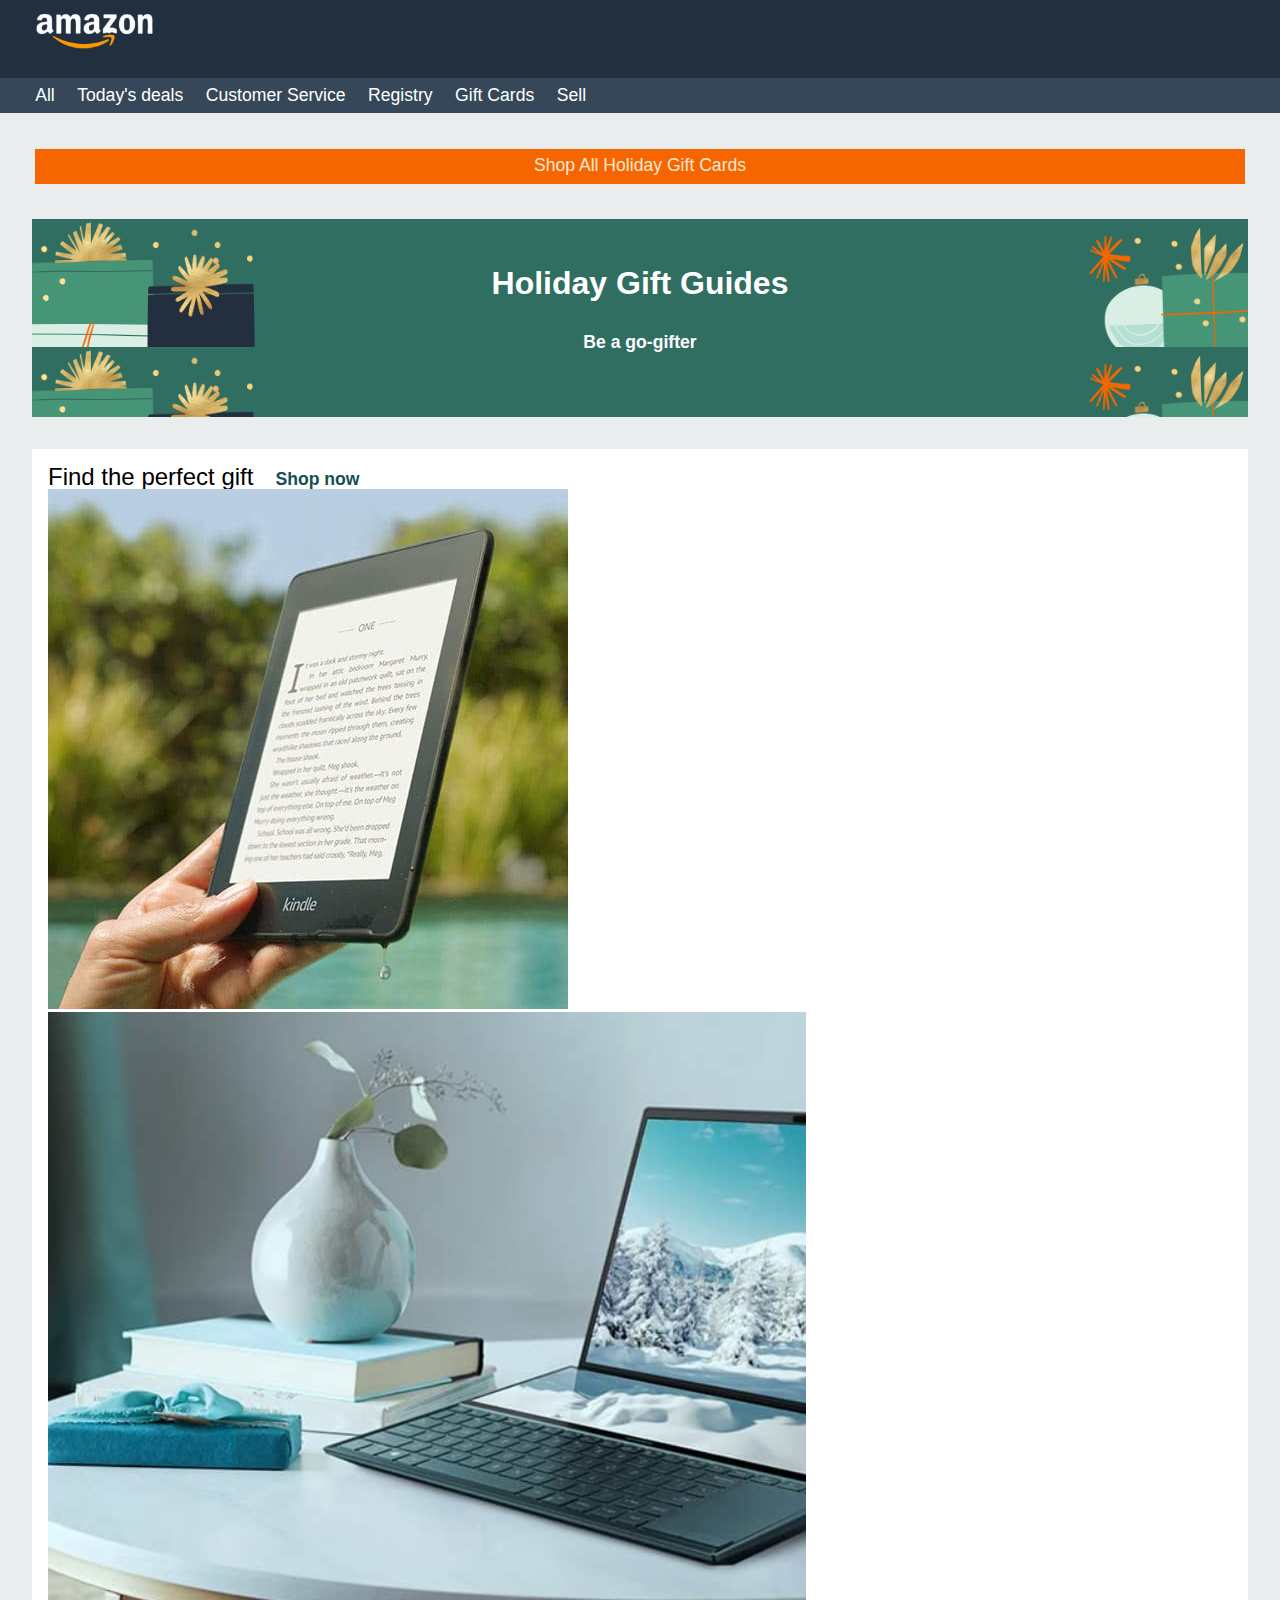
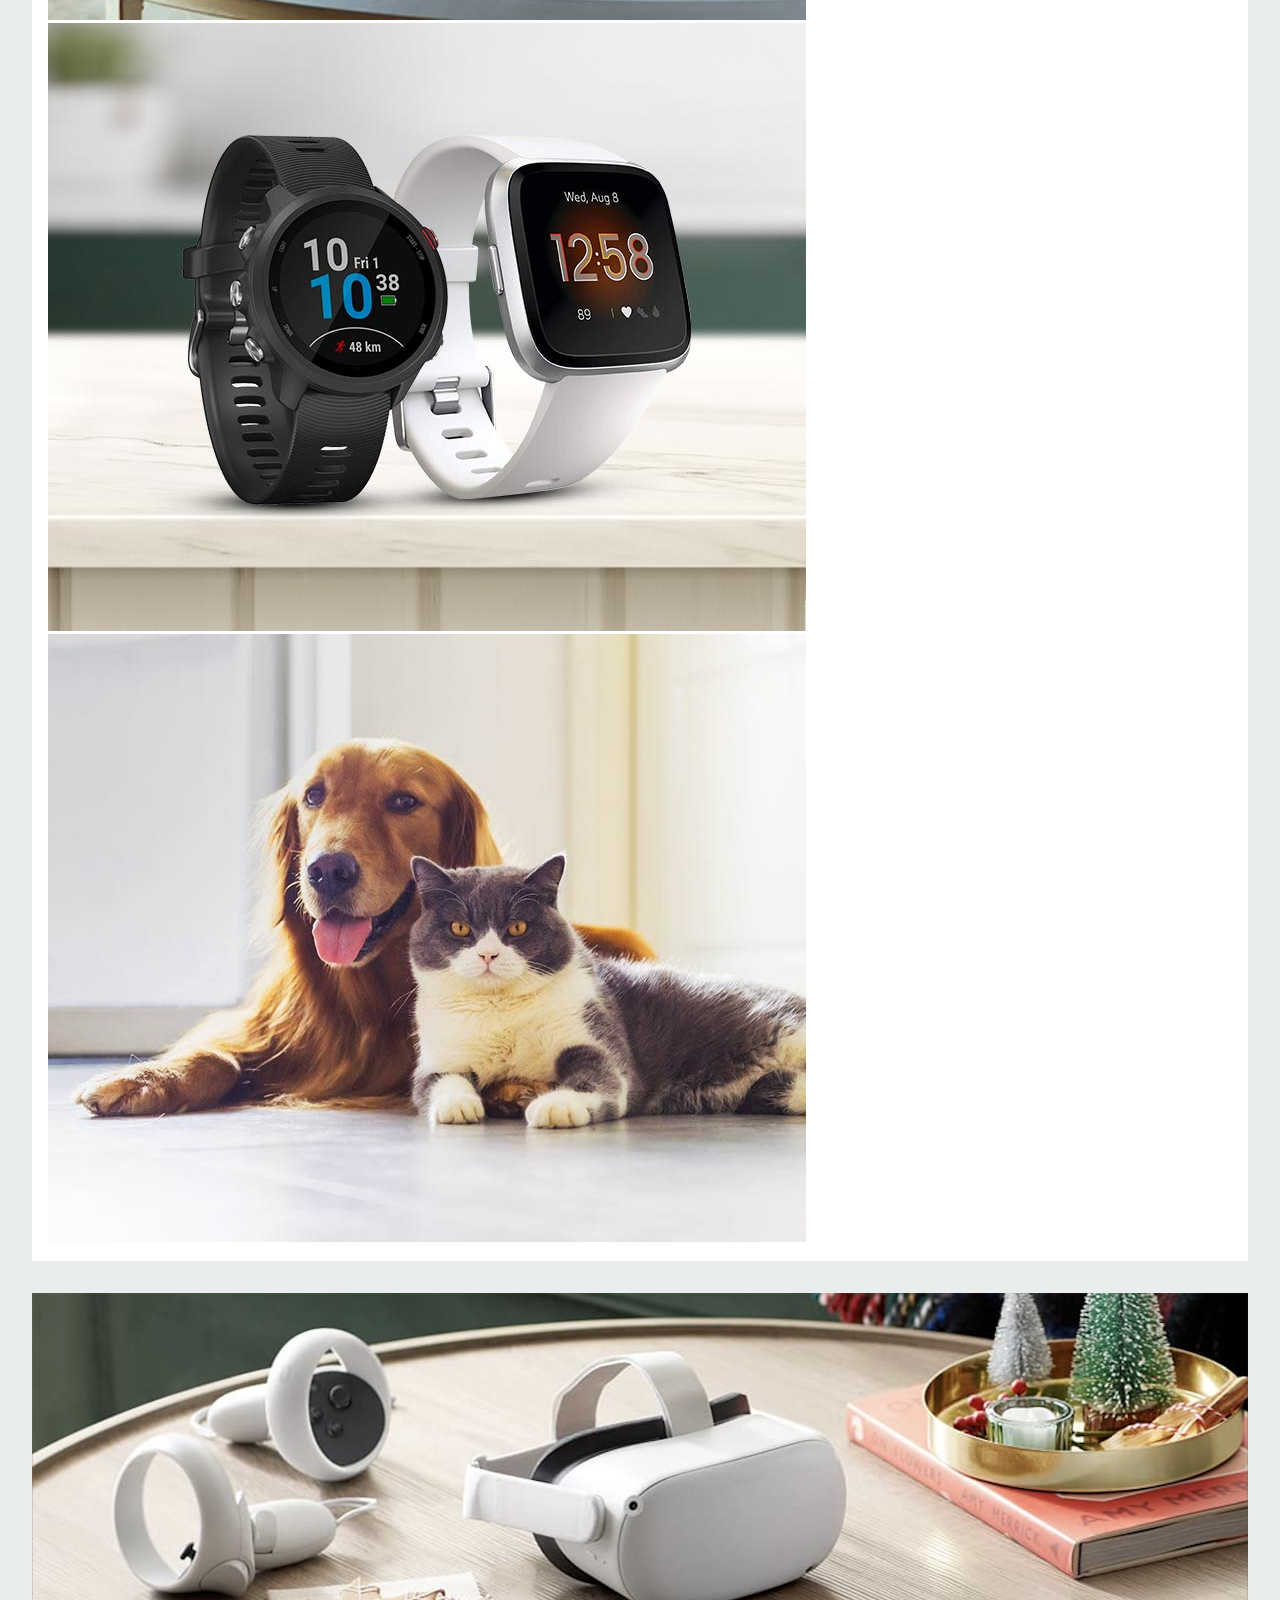
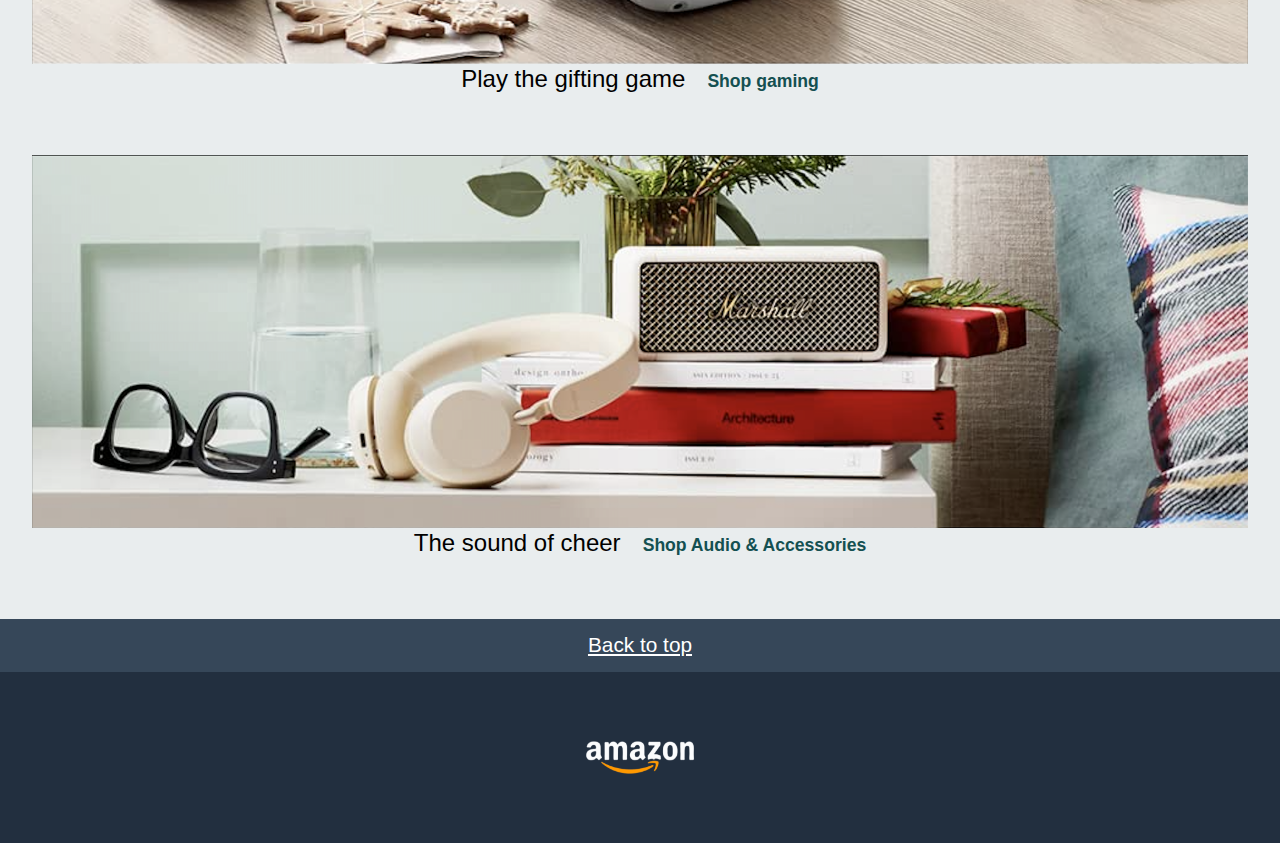
==== HTML-CSS/index.html @ e0eb8b9d "Compito06-12" ====
<!DOCTYPE html>
<html lang="en">
<head>
    <meta charset="UTF-8">
    <meta name="viewport" content="width=device-width, initial-scale=1.0">
    <meta name="description" content="Pagina frontale di amazon">
    <title>Amazon FrontPage</title>
    <link rel="stylesheet" href="./assets/css/reset.css">
    <link rel="stylesheet" href="./assets/css/style.css">
</head>
<body>
    <header>
        <div id="primalinea">
            <img src="./assets/img/logo.png" alt="Logo Amazon">
        </div>
    <section id="secondalinea">
        <div>
            <p><a href="#">All</a></p>
            <p><a href="#">Today's deals</a></p>
            <p><a href="#">Customer Service</a></p>
            <p><a href="#">Registry</a></p>
            <p><a href="#">Gift Cards</a></p>
            <p><a href="#">Sell</a></p>
        </div>
    </section>
    <section id="terzalinea">
        <div>
            <p>Shop All Holiday Gift Cards</p>
        </div>
    </section>
    <section id="quartalinea">
        <div>
        <p id="Holiday">Holiday Gift Guides</p>
        <p id="Holiday2">Be a go-gifter</p>
        </div>
    </section>
    </header>
    <main>
        <section id="contenitorefoto">
            <div>
                <h2 class="titolifoto">Find the perfect gift</h2>                      
                <a href="#" class="linkamazon">Shop now</a>
            </div>
            <div class="foto uno"><img src="./assets/img/img_1.jpg"></div>
            <div class="foto due"><img src="./assets/img/img_2.jpg"></div>
            <div class="foto tre"><img src="./assets/img/img_3.jpg"></div>
            <div class="foto quattro"><img src="./assets/img/img_4.jpg"></div>
        </section>
        <section id="contenitorefoto2">
            <div>
                <img src="./assets/img/img_9.png" alt="Visori Realistici" width="100%">
            </div>
            <div>
                <h2 class="titolifoto">Play the gifting game</h2>
                <a href="#" class="linkamazon">Shop gaming</a>
            </div>
        </section>
        <section id="contenitorefoto3">
            <div>
                <img src="./assets/img/img_10.png" alt="Scrivania con oggetti sopra" width="100%">
            </div>
            <div>
                <h2 class="titolifoto">The sound of cheer</h2>
                <a href="#" class="linkamazon">Shop Audio & Accessories</a>
            </div>
        </section>
    </main>
    <footer>
        <div id="penultimariga">
            <a href="#" id="backtotop">Back to top</a>
        </div>
        <div id="ultimariga">
            <img src="./assets/img/logo.png" width="10%">
        </div>
    </footer>
</body>
</html>
---- HTML-CSS/assets/css/style.css ----
body {
    background-color: #E9EDEE;
    font-family: Arial, Helvetica, sans-serif;
}

#primalinea {
    background-color: #222F3F;
    padding: 0.5em 0 1.5em 2em;
}

#primalinea img {
    width: 10%;
}

#secondalinea p{
    display: inline-block;
    padding: 0.5em;
}

#secondalinea {
    background-color: #364759;
    color: white;
    padding: 0 0 0 1.5em;
    font-size: 110%;
}


a {
    text-decoration: none;
    color: white;
}

#terzalinea {
    background-color: #F56600;
    margin: 2em;
    color: #FFE7D1;
    text-align: center;
    padding: 0.5em;
    font-size: 110%;
}

#quartalinea {
    background-image: url(../img/bg-image.png);
    margin: 2em;
    text-align: center;
    padding: 3em;
    
}

#quartalinea #Holiday {
    color: white;
    font-size: 200%;
    font-weight: bold;
    
}

#quartalinea #Holiday2 {
    color: white;
    font-weight: bold;
    padding: 2em 0 1em 0;
    font-size: 110%;
    
}

a.linkamazon {
    color: #145051;
    text-decoration: none;
    font-weight: bold;
    font-size: 110%;
    display: inline-block;
    padding: 0 0 0 1em;
}

h2.titolifoto {
    font-size: 150%;
    display: inline-block;        
}

#contenitorefoto {
    background-color: white;
    margin: 2em;
    padding: 1em;
}

#contenitorefoto2 {
    margin: 1em 2em 1em 2em;
    text-align: center;    
}

#contenitorefoto3 {
    margin: 4em 2em;
    text-align: center;
    
}

#backtotop {
    font-size: 130%;
    text-decoration: underline;
    
}

#penultimariga {
    background-color: #364759;
    text-align: center;
    padding: 1em;
}

#ultimariga {
    text-align: center;
    padding: 4em;
    background-color: #222F3F;
    
}
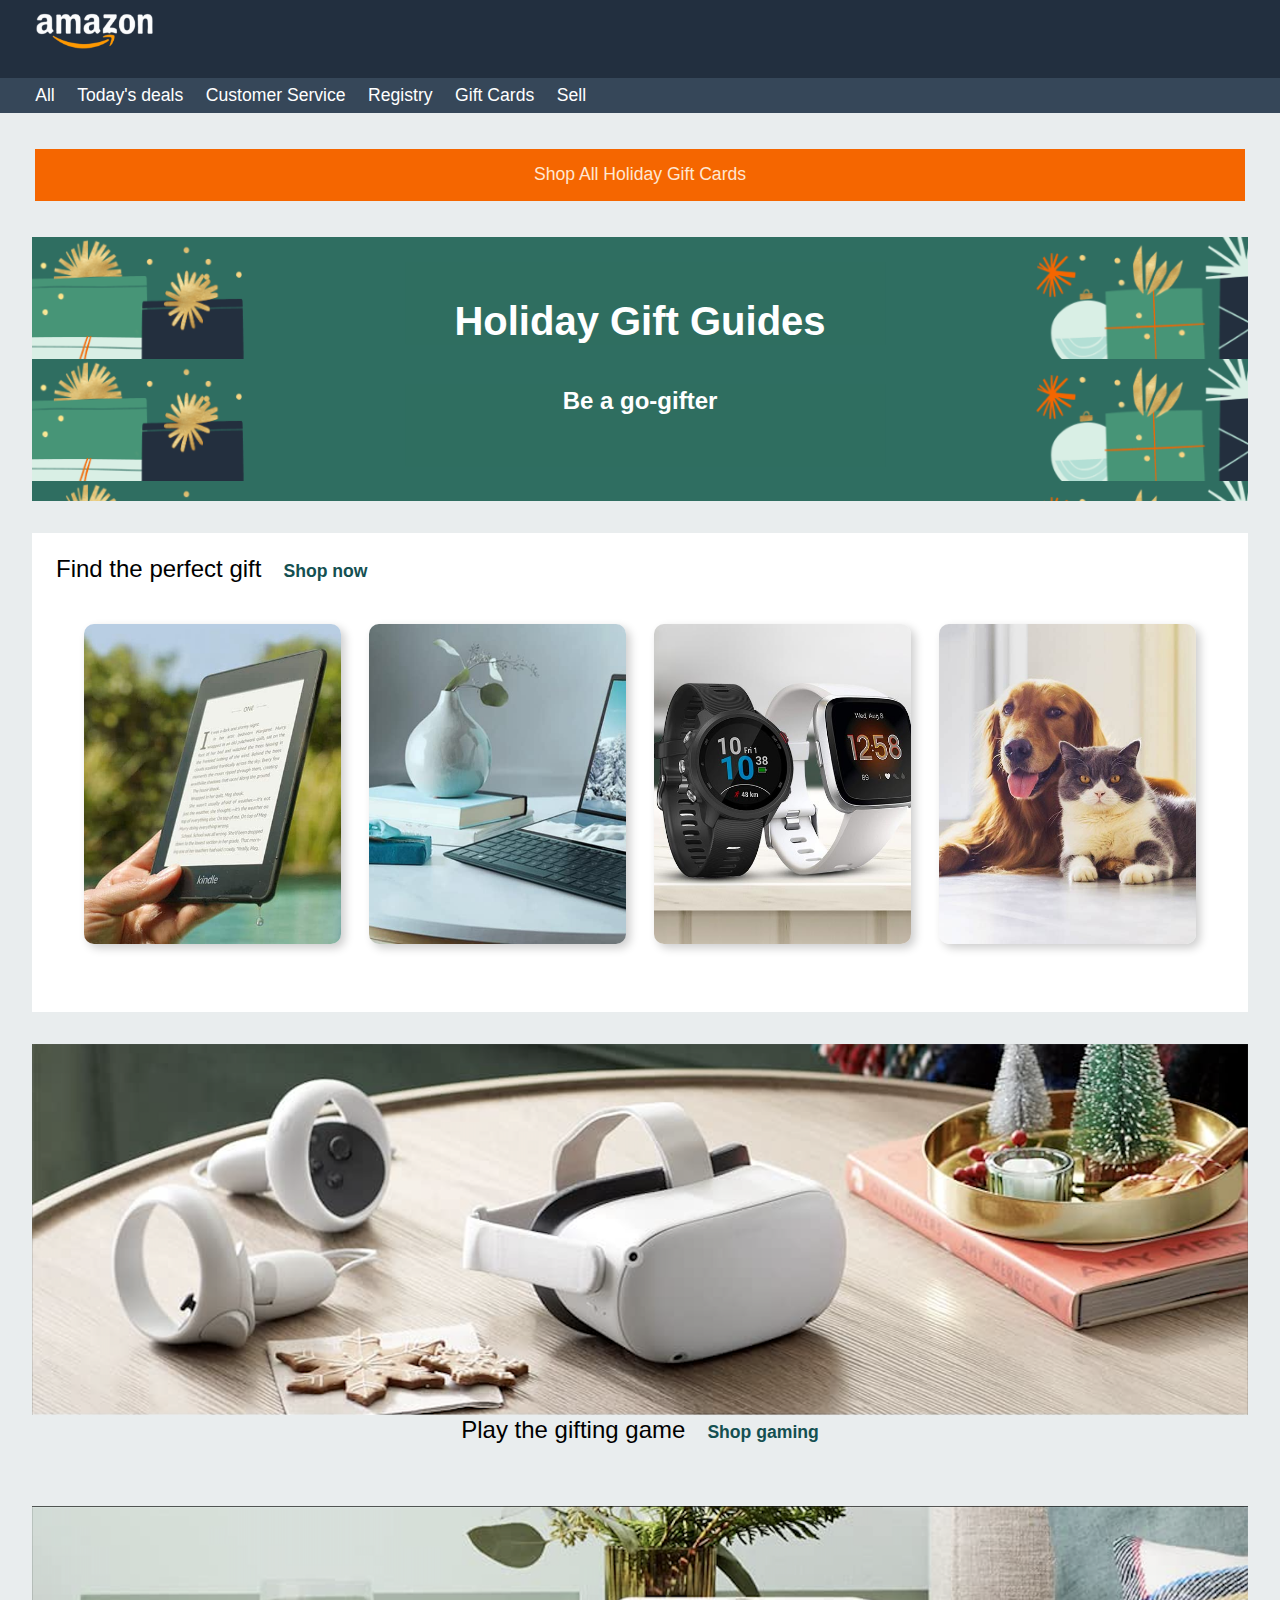
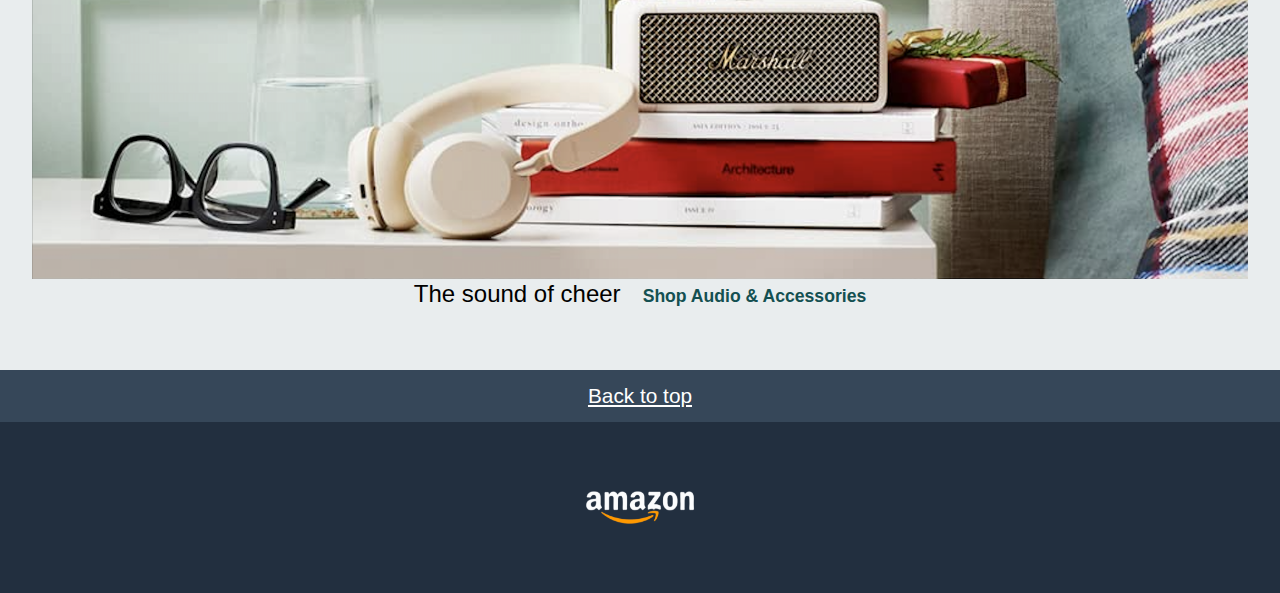
==== commit 575e2504: "Modifica finale" ====
--- a/HTML-CSS/index.html
+++ b/HTML-CSS/index.html
@@ -15,12 +15,14 @@
         </div>
     <section id="secondalinea">
         <div>
-            <p><a href="#">All</a></p>
-            <p><a href="#">Today's deals</a></p>
-            <p><a href="#">Customer Service</a></p>
-            <p><a href="#">Registry</a></p>
-            <p><a href="#">Gift Cards</a></p>
-            <p><a href="#">Sell</a></p>
+           <ul>
+            <a href="#"><li class="listanonordinata">All</a></li>
+            <a href="#"><li class="listanonordinata">Today's deals</a></li>
+            <a href="#"><li class="listanonordinata">Customer Service</a></li>
+            <a href="#"><li class="listanonordinata">Registry</a></li>
+            <a href="#"><li class="listanonordinata">Gift Cards</a></li>
+            <a href="#"><li class="listanonordinata">Sell</a></li>
+           </ul>
         </div>
     </section>
     <section id="terzalinea">
@@ -37,14 +39,14 @@
     </header>
     <main>
         <section id="contenitorefoto">
-            <div>
                 <h2 class="titolifoto">Find the perfect gift</h2>                      
                 <a href="#" class="linkamazon">Shop now</a>
-            </div>
-            <div class="foto uno"><img src="./assets/img/img_1.jpg"></div>
-            <div class="foto due"><img src="./assets/img/img_2.jpg"></div>
-            <div class="foto tre"><img src="./assets/img/img_3.jpg"></div>
-            <div class="foto quattro"><img src="./assets/img/img_4.jpg"></div>
+                <div class="contenitorefotointerno">
+                    <div class="fotointerna" id="n1"></div>
+                    <div class="fotointerna" id="n2"></div>
+                    <div class="fotointerna" id="n3"></div>
+                    <div class="fotointerna" id="n4"></div>
+                </div>          
         </section>
         <section id="contenitorefoto2">
             <div>
--- a/HTML-CSS/assets/css/style.css
+++ b/HTML-CSS/assets/css/style.css
@@ -12,7 +12,7 @@
     width: 10%;
 }
 
-#secondalinea p{
+#secondalinea li{
     display: inline-block;
     padding: 0.5em;
 }
@@ -24,7 +24,6 @@
     font-size: 110%;
 }
 
-
 a {
     text-decoration: none;
     color: white;
@@ -35,7 +34,7 @@
     margin: 2em;
     color: #FFE7D1;
     text-align: center;
-    padding: 0.5em;
+    padding: 1em;
     font-size: 110%;
 }
 
@@ -43,22 +42,34 @@
     background-image: url(../img/bg-image.png);
     margin: 2em;
     text-align: center;
-    padding: 3em;
+    padding: 4em;
+    background-size: contain;
+
+   
     
 }
 
-#quartalinea #Holiday {
+#Holiday {
     color: white;
-    font-size: 200%;
+    font-size: 250%;
     font-weight: bold;
     
 }
 
-#quartalinea #Holiday2 {
+#Holiday2 {
     color: white;
     font-weight: bold;
     padding: 2em 0 1em 0;
-    font-size: 110%;
+    font-size: 150%;
+    
+}
+
+
+div.foto {
+    display: inline-block;
+    border-radius: 10%;
+    width: 25%;
+   
     
 }
 
@@ -79,7 +90,7 @@
 #contenitorefoto {
     background-color: white;
     margin: 2em;
-    padding: 1em;
+    padding: 1.5em;
 }
 
 #contenitorefoto2 {
@@ -111,3 +122,37 @@
     background-color: #222F3F;
     
 }
+
+.contenitorefotointerno {
+    text-align: center;
+    margin: auto;
+    padding: 2em 0;
+    background-color: white;
+}
+.fotointerna {
+    display: inline-block;
+    background-size: cover;
+    background-position: center;
+    margin: 1%;
+    width: 22%;
+    border-radius: 10px;
+    height: 25vw;
+    box-shadow: 4px 4px 10px rgba(0, 0, 0, 0.2);
+    vertical-align: top;
+}
+
+#n1 {
+    background-image: url(../img/img_1.jpg);
+}
+
+#n2 {
+    background-image: url(../img/img_2.jpg);
+}
+
+#n3 {
+    background-image: url(../img/img_3.jpg);
+}
+
+#n4 {
+    background-image: url(../img/img_4.jpg);
+}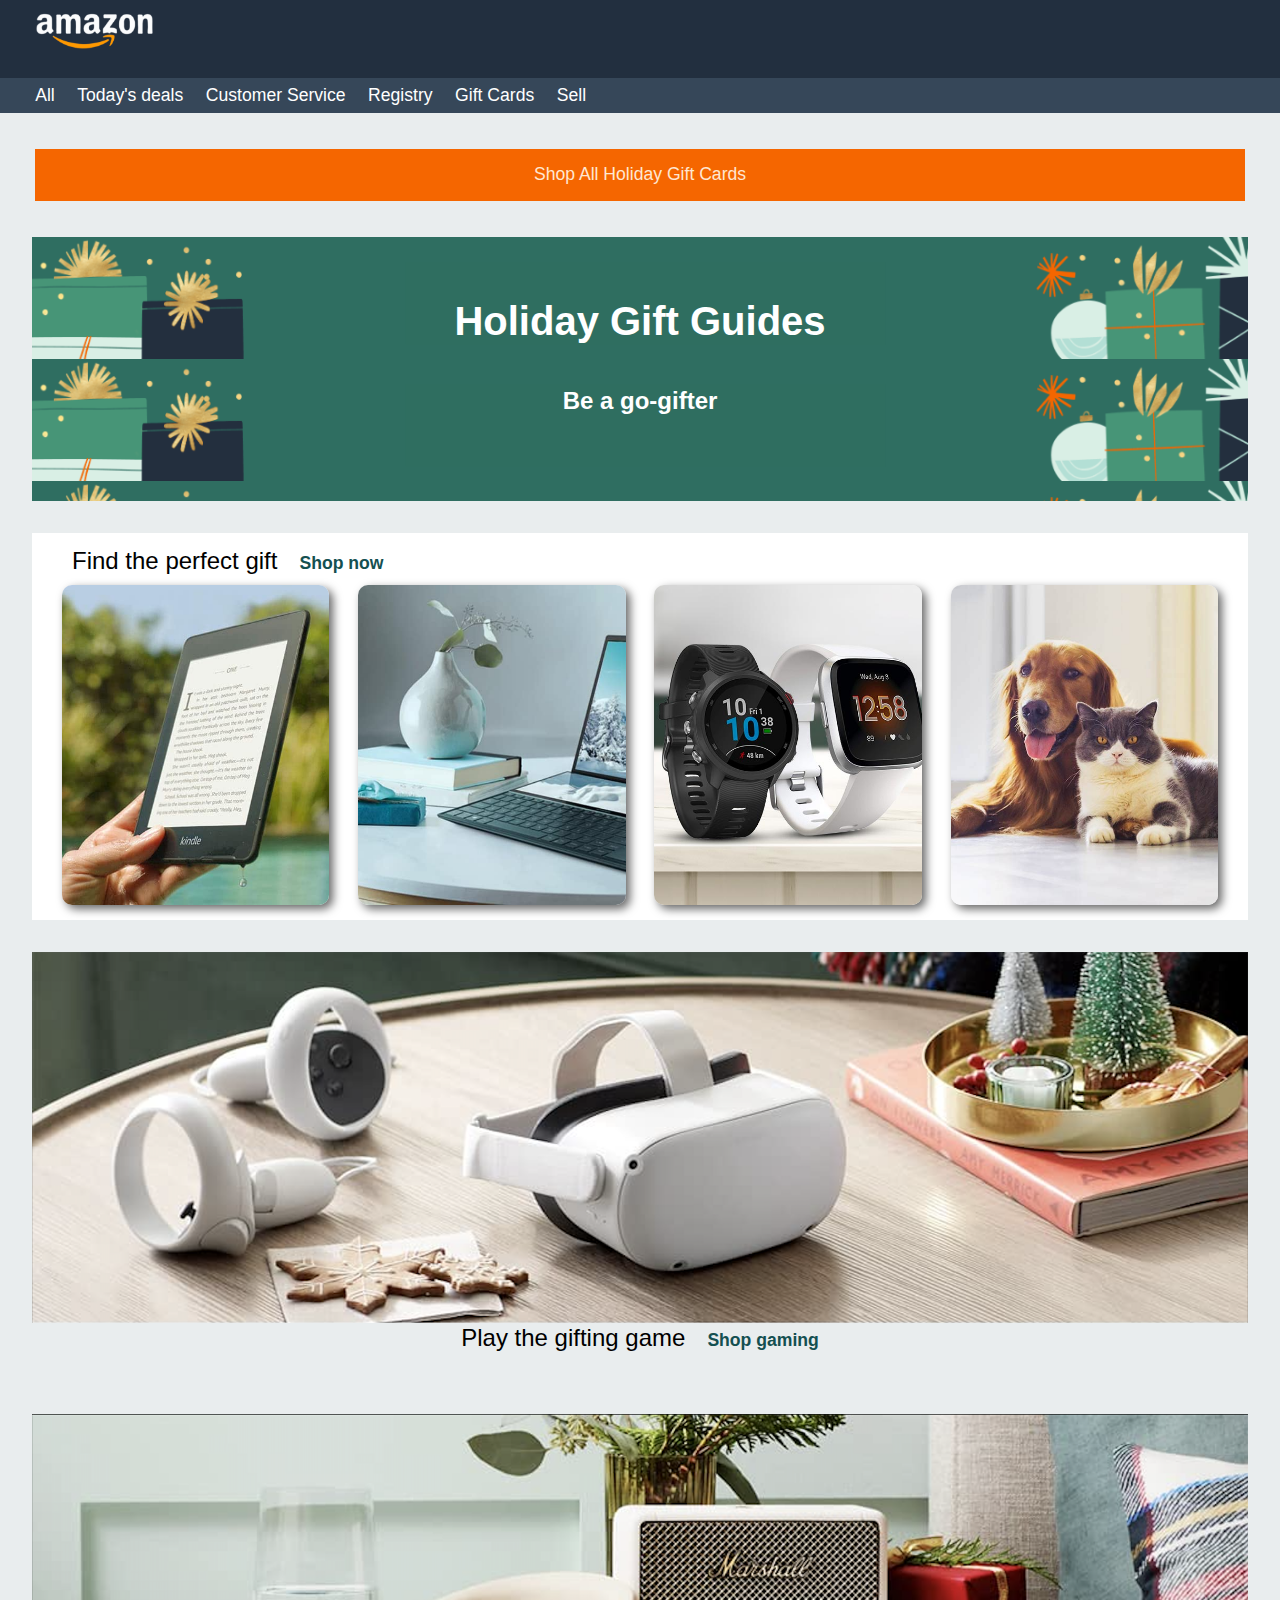
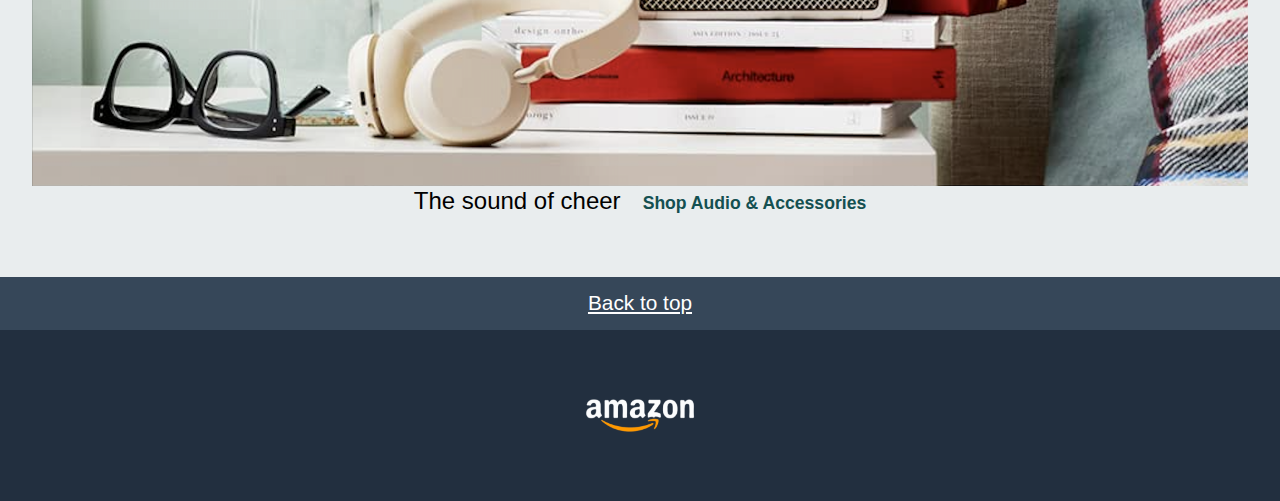
==== commit be464cdc: "Ultimo ritocchino" ====
--- a/HTML-CSS/index.html
+++ b/HTML-CSS/index.html
@@ -39,8 +39,10 @@
     </header>
     <main>
         <section id="contenitorefoto">
+            <div class="scrittacontenitorefoto">  
                 <h2 class="titolifoto">Find the perfect gift</h2>                      
                 <a href="#" class="linkamazon">Shop now</a>
+            </div> 
                 <div class="contenitorefotointerno">
                     <div class="fotointerna" id="n1"></div>
                     <div class="fotointerna" id="n2"></div>
--- a/HTML-CSS/assets/css/style.css
+++ b/HTML-CSS/assets/css/style.css
@@ -90,7 +90,7 @@
 #contenitorefoto {
     background-color: white;
     margin: 2em;
-    padding: 1.5em;
+    
 }
 
 #contenitorefoto2 {
@@ -122,23 +122,24 @@
     background-color: #222F3F;
     
 }
-
+div.scrittacontenitorefoto {
+    padding: 1em 0 0 2.5em;
+}
 .contenitorefotointerno {
     text-align: center;
     margin: auto;
-    padding: 2em 0;
+    padding:  0;
     background-color: white;
 }
 .fotointerna {
+    background-position: center;
     display: inline-block;
     background-size: cover;
-    background-position: center;
-    margin: 1%;
     width: 22%;
     border-radius: 10px;
     height: 25vw;
-    box-shadow: 4px 4px 10px rgba(0, 0, 0, 0.2);
-    vertical-align: top;
+    box-shadow: 4px 4px 10px rgba(0, 0, 0, 0.6);
+    margin: 1%;
 }
 
 #n1 {
